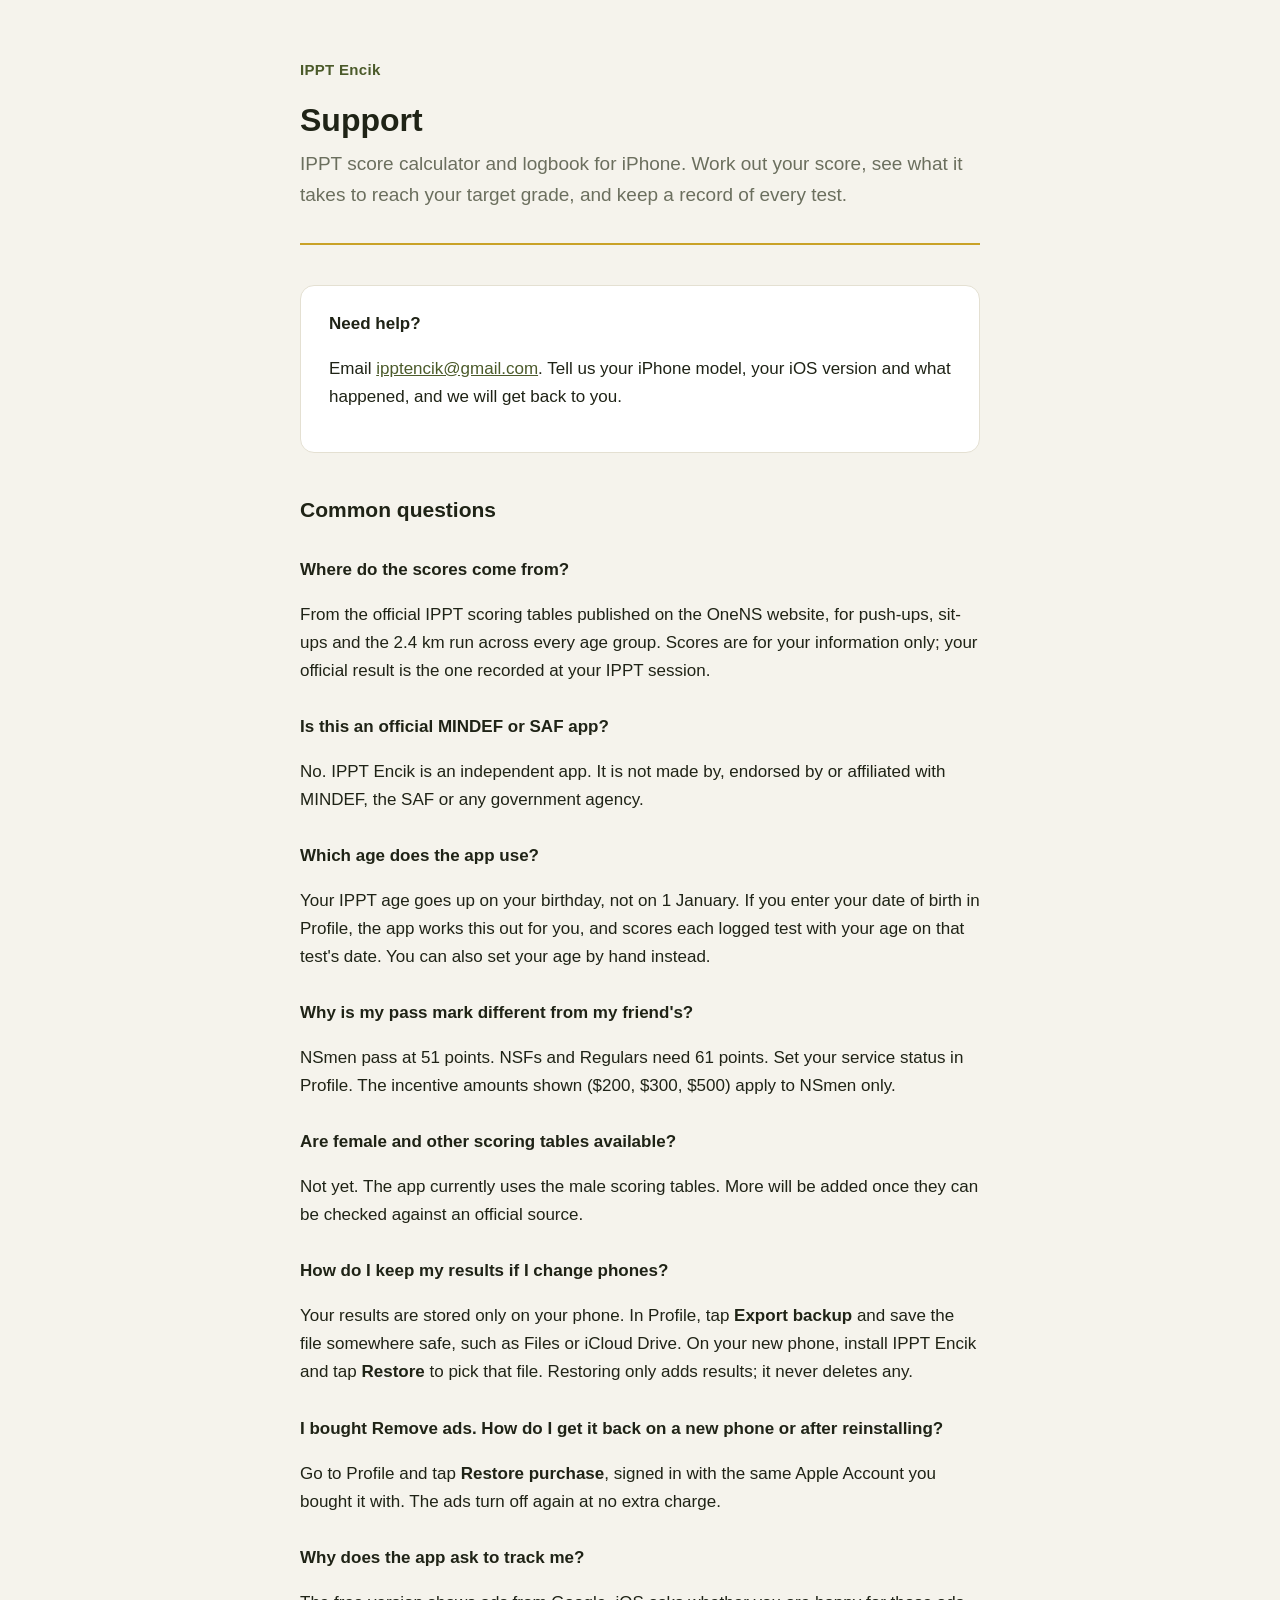
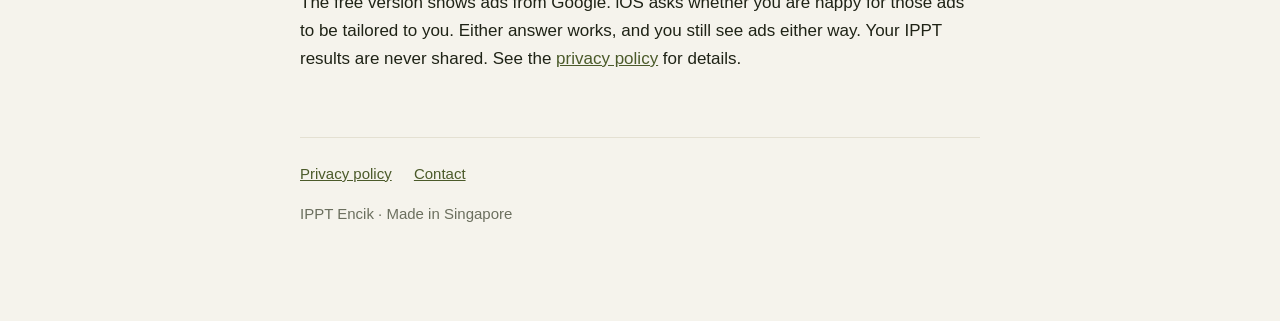
==== index.html @ 118f2965 "IPPT Encik support and privacy pages" ====
<!doctype html>
<html lang="en">
<head>
<meta charset="utf-8">
<meta name="viewport" content="width=device-width, initial-scale=1">
<title>IPPT Encik - Support</title>
<meta name="description" content="Help and answers for IPPT Encik, the IPPT score calculator and logbook for iPhone.">
<link rel="stylesheet" href="style.css">
</head>
<body>
<div class="wrap">

<header>
  <a class="mark" href="./">IPPT Encik</a>
  <h1>Support</h1>
  <p class="lede">IPPT score calculator and logbook for iPhone. Work out your score, see what it takes to reach your target grade, and keep a record of every test.</p>
</header>

<div class="card">
  <h3>Need help?</h3>
  <p>Email <a href="mailto:ipptencik@gmail.com">ipptencik@gmail.com</a>. Tell us your iPhone model, your iOS version and what happened, and we will get back to you.</p>
</div>

<h2>Common questions</h2>

<h3>Where do the scores come from?</h3>
<p>From the official IPPT scoring tables published on the OneNS website, for push-ups, sit-ups and the 2.4 km run across every age group. Scores are for your information only; your official result is the one recorded at your IPPT session.</p>

<h3>Is this an official MINDEF or SAF app?</h3>
<p>No. IPPT Encik is an independent app. It is not made by, endorsed by or affiliated with MINDEF, the SAF or any government agency.</p>

<h3>Which age does the app use?</h3>
<p>Your IPPT age goes up on your birthday, not on 1 January. If you enter your date of birth in Profile, the app works this out for you, and scores each logged test with your age on that test's date. You can also set your age by hand instead.</p>

<h3>Why is my pass mark different from my friend's?</h3>
<p>NSmen pass at 51 points. NSFs and Regulars need 61 points. Set your service status in Profile. The incentive amounts shown ($200, $300, $500) apply to NSmen only.</p>

<h3>Are female and other scoring tables available?</h3>
<p>Not yet. The app currently uses the male scoring tables. More will be added once they can be checked against an official source.</p>

<h3>How do I keep my results if I change phones?</h3>
<p>Your results are stored only on your phone. In Profile, tap <strong>Export backup</strong> and save the file somewhere safe, such as Files or iCloud Drive. On your new phone, install IPPT Encik and tap <strong>Restore</strong> to pick that file. Restoring only adds results; it never deletes any.</p>

<h3>I bought Remove ads. How do I get it back on a new phone or after reinstalling?</h3>
<p>Go to Profile and tap <strong>Restore purchase</strong>, signed in with the same Apple Account you bought it with. The ads turn off again at no extra charge.</p>

<h3>Why does the app ask to track me?</h3>
<p>The free version shows ads from Google. iOS asks whether you are happy for those ads to be tailored to you. Either answer works, and you still see ads either way. Your IPPT results are never shared. See the <a href="privacy.html">privacy policy</a> for details.</p>

<footer>
  <a href="privacy.html">Privacy policy</a>
  <a href="mailto:ipptencik@gmail.com">Contact</a>
  <p>IPPT Encik · Made in Singapore</p>
</footer>

</div>
</body>
</html>
---- style.css ----
:root {
  --brand: #4b5a2a;
  --accent: #c9a227;
  --ink: #1f2316;
  --ink-muted: #6b6f5e;
  --page-bg: #f5f3ec;
  --card-bg: #ffffff;
  --border: #e4e0d2;
}

* { box-sizing: border-box; }

body {
  margin: 0;
  padding: 0 20px 80px;
  background: var(--page-bg);
  color: var(--ink);
  font: 400 17px/1.65 -apple-system, BlinkMacSystemFont, "Segoe UI", Roboto, sans-serif;
  -webkit-text-size-adjust: 100%;
}

.wrap { max-width: 680px; margin: 0 auto; }

header {
  padding: 56px 0 32px;
  border-bottom: 2px solid var(--accent);
  margin-bottom: 40px;
}

.mark {
  display: inline-block;
  font-weight: 600;
  font-size: 15px;
  letter-spacing: 0.02em;
  color: var(--brand);
  text-decoration: none;
}

h1 { font-size: 32px; line-height: 1.25; font-weight: 600; margin: 16px 0 8px; }
h2 { font-size: 21px; font-weight: 600; margin: 40px 0 12px; }
h3 { font-size: 17px; font-weight: 600; margin: 28px 0 6px; }

.lede { font-size: 19px; color: var(--ink-muted); margin: 0; }
.updated { font-size: 15px; color: var(--ink-muted); margin: 0 0 32px; }

a { color: var(--brand); }

.card {
  background: var(--card-bg);
  border: 1px solid var(--border);
  border-radius: 14px;
  padding: 24px 28px;
  margin: 32px 0;
}

.card h3:first-child { margin-top: 0; }

table { width: 100%; border-collapse: collapse; font-size: 15px; margin: 12px 0; }
th, td { text-align: left; vertical-align: top; padding: 8px 10px 8px 0; border-bottom: 1px solid var(--border); }
th { font-weight: 600; }

ul { padding-left: 22px; }
li { margin: 6px 0; }

footer {
  margin-top: 64px;
  padding-top: 24px;
  border-top: 1px solid var(--border);
  font-size: 15px;
  color: var(--ink-muted);
}

footer a { margin-right: 18px; }

@media (prefers-color-scheme: dark) {
  :root {
    --ink: #ecebe3;
    --ink-muted: #a5a796;
    --page-bg: #151812;
    --card-bg: #1f231a;
    --border: #33382a;
    --brand: #c2cf94;
  }
}

@media (max-width: 520px) {
  h1 { font-size: 27px; }
  .card { padding: 20px; }
  header { padding-top: 36px; }
  table { font-size: 14px; }
}
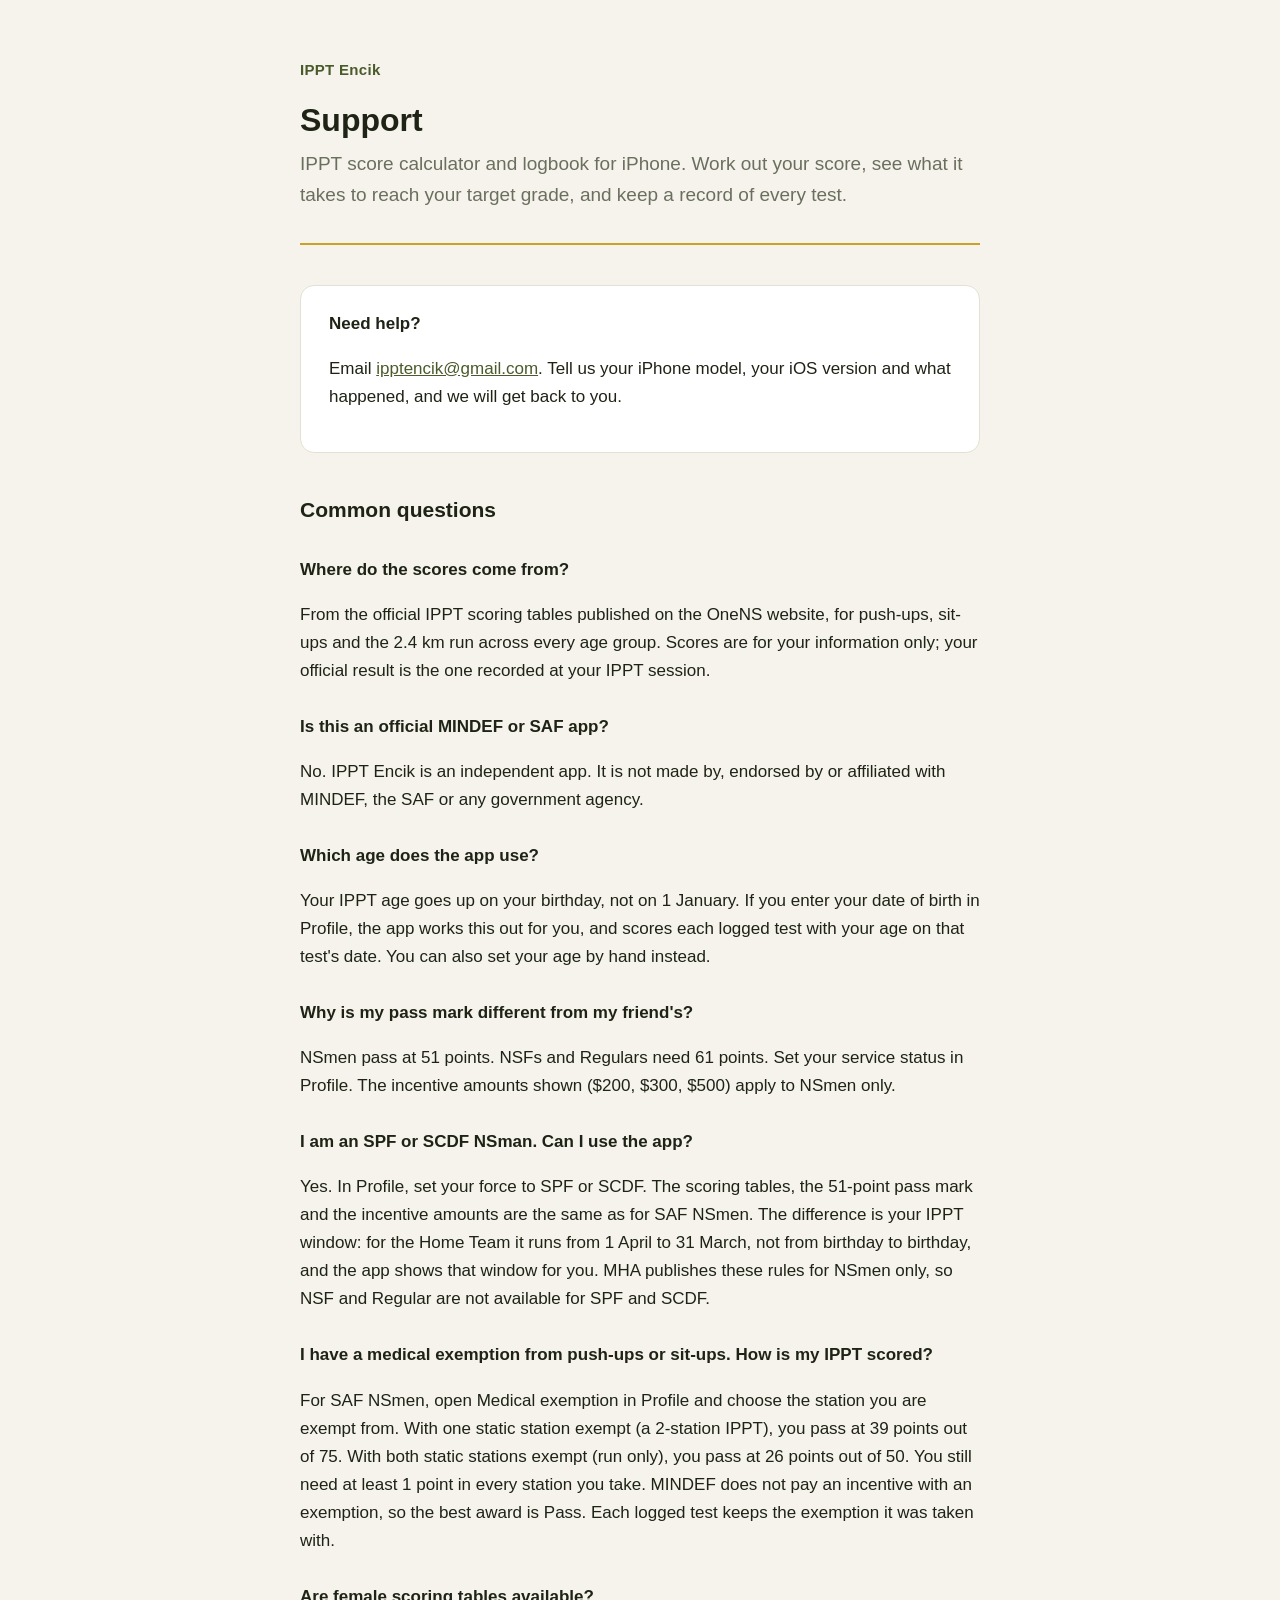
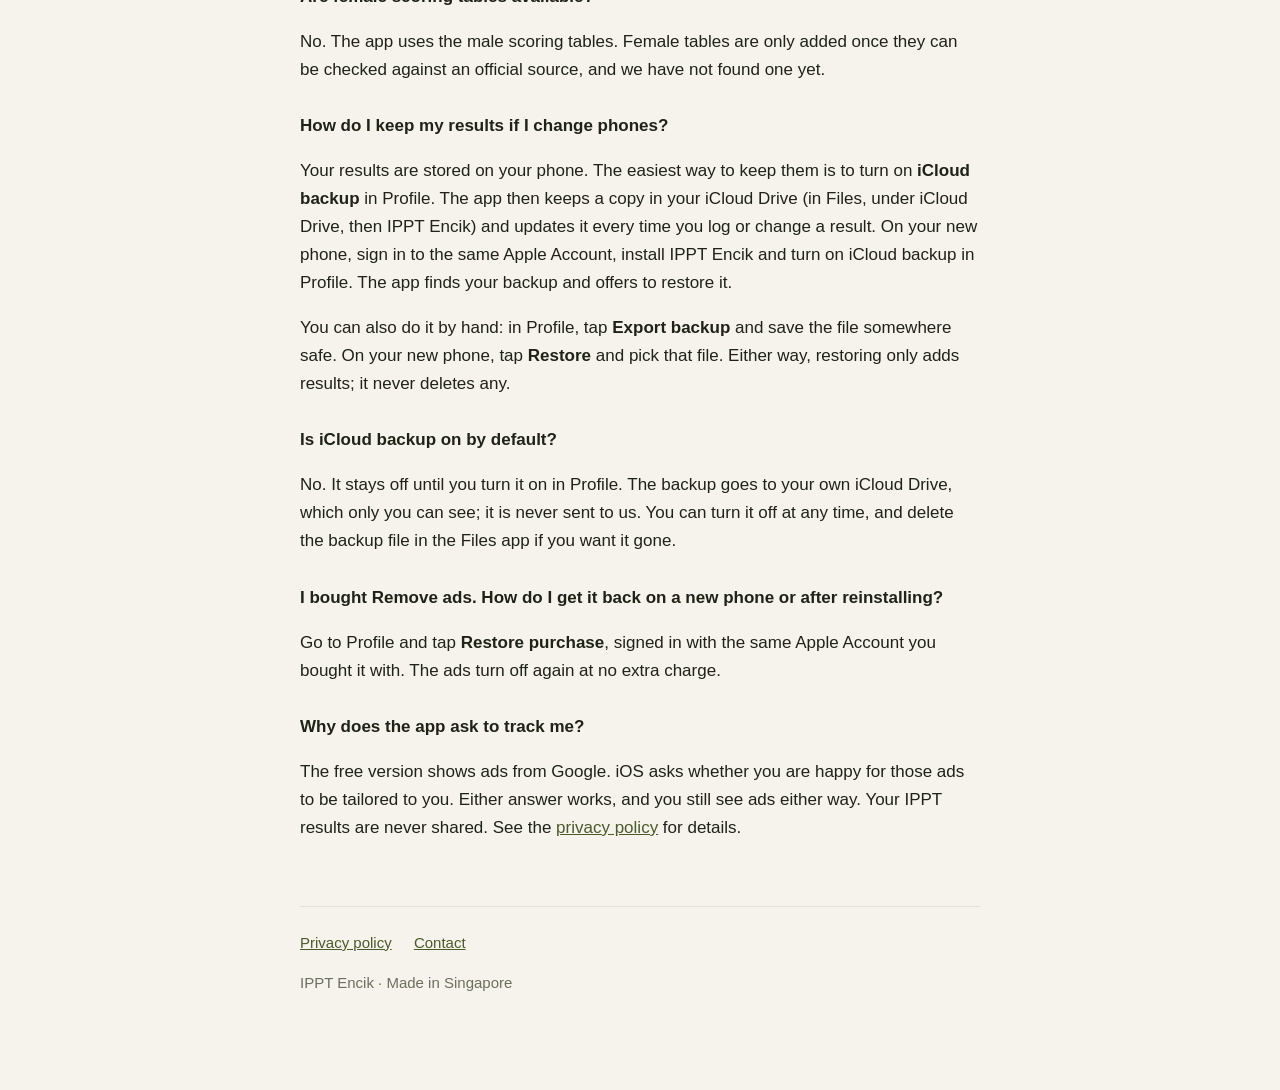
==== commit 585e91a9: "Support FAQ + privacy policy for 1.1 (SPF/SCDF, medical exemption, iCloud backup) Publish (merge to " ====
--- a/index.html
+++ b/index.html
@@ -35,11 +35,21 @@
 <h3>Why is my pass mark different from my friend's?</h3>
 <p>NSmen pass at 51 points. NSFs and Regulars need 61 points. Set your service status in Profile. The incentive amounts shown ($200, $300, $500) apply to NSmen only.</p>
 
-<h3>Are female and other scoring tables available?</h3>
-<p>Not yet. The app currently uses the male scoring tables. More will be added once they can be checked against an official source.</p>
+<h3>I am an SPF or SCDF NSman. Can I use the app?</h3>
+<p>Yes. In Profile, set your force to SPF or SCDF. The scoring tables, the 51-point pass mark and the incentive amounts are the same as for SAF NSmen. The difference is your IPPT window: for the Home Team it runs from 1 April to 31 March, not from birthday to birthday, and the app shows that window for you. MHA publishes these rules for NSmen only, so NSF and Regular are not available for SPF and SCDF.</p>
+
+<h3>I have a medical exemption from push-ups or sit-ups. How is my IPPT scored?</h3>
+<p>For SAF NSmen, open Medical exemption in Profile and choose the station you are exempt from. With one static station exempt (a 2-station IPPT), you pass at 39 points out of 75. With both static stations exempt (run only), you pass at 26 points out of 50. You still need at least 1 point in every station you take. MINDEF does not pay an incentive with an exemption, so the best award is Pass. Each logged test keeps the exemption it was taken with.</p>
+
+<h3>Are female scoring tables available?</h3>
+<p>No. The app uses the male scoring tables. Female tables are only added once they can be checked against an official source, and we have not found one yet.</p>
 
 <h3>How do I keep my results if I change phones?</h3>
-<p>Your results are stored only on your phone. In Profile, tap <strong>Export backup</strong> and save the file somewhere safe, such as Files or iCloud Drive. On your new phone, install IPPT Encik and tap <strong>Restore</strong> to pick that file. Restoring only adds results; it never deletes any.</p>
+<p>Your results are stored on your phone. The easiest way to keep them is to turn on <strong>iCloud backup</strong> in Profile. The app then keeps a copy in your iCloud Drive (in Files, under iCloud Drive, then IPPT Encik) and updates it every time you log or change a result. On your new phone, sign in to the same Apple Account, install IPPT Encik and turn on iCloud backup in Profile. The app finds your backup and offers to restore it.</p>
+<p>You can also do it by hand: in Profile, tap <strong>Export backup</strong> and save the file somewhere safe. On your new phone, tap <strong>Restore</strong> and pick that file. Either way, restoring only adds results; it never deletes any.</p>
+
+<h3>Is iCloud backup on by default?</h3>
+<p>No. It stays off until you turn it on in Profile. The backup goes to your own iCloud Drive, which only you can see; it is never sent to us. You can turn it off at any time, and delete the backup file in the Files app if you want it gone.</p>
 
 <h3>I bought Remove ads. How do I get it back on a new phone or after reinstalling?</h3>
 <p>Go to Profile and tap <strong>Restore purchase</strong>, signed in with the same Apple Account you bought it with. The ads turn off again at no extra charge.</p>
